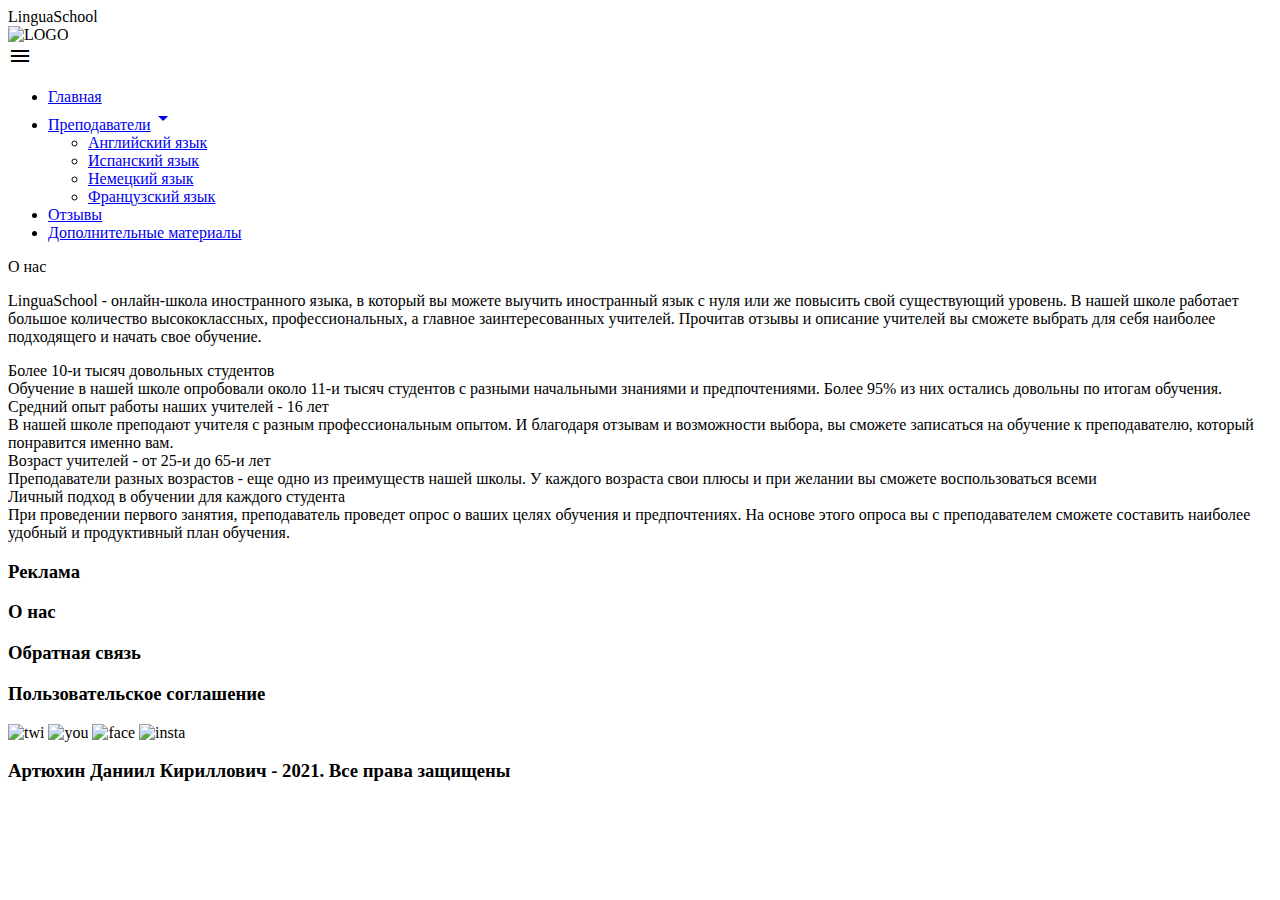
==== src/main/resources/templates/index.html @ 34b96cb6 "Create some webpages" ====
<!DOCTYPE html>
<html lang="en">
<head>
    <meta charset="UTF-8">
    <meta name="viewport" content="width=device-width, initial-scale=1.0">
    <title>LinguaSchool</title>
    <link  href="https://fonts.googleapis.com/icon?family=Material+Icons&display=swap" rel="stylesheet">
    <link  href="https://fonts.googleapis.com/css?family=Oswald&display=swap" rel="stylesheet">
    <link  href="https://fonts.googleapis.com/css?family=Jost&display=swap" rel="stylesheet">
    <link rel="stylesheet" href="/static/css/style.css">
</head>
<body>
<header class="head">
    <div class="imag">
        LinguaSchool
        <div class="im"><img src="klipartz.com.png" width="90" height="80" alt="LOGO"></div>
    </div>
    <div id="toggle-icon"><i class="material-icons">menu</i></div>
    <div class="menu-overlay">
        <ul class="menu_wrapper">
            <li><a href="/index" class="box">Главная</a></li>
            <li><a href="/teachers" class="box">Преподаватели<i id="strelka" class="material-icons">arrow_drop_down</i></a>
                <ul class="submenu">
                    <li><a href="/teachers/ENGLISH" class="box">Английский язык</a></li>
                    <li><a href="/teachers/SPANISH" class="box">Испанский язык</a></li>
                    <li><a href="/teachers/GERMAN" class="box">Немецкий язык</a></li>
                    <li><a href="/teachers/FRENCH" class="box">Французский язык</a></li>
                </ul>
            </li>
            <li><a href="/reviews" class="box">Отзывы</a></li>
            <li><a href="/materials" class="box">Дополнительные материалы</a></li>
        </ul>
    </div>
</header>
<div class="main">
    <article>
        <span>О нас</span><br>
        <p>LinguaSchool - онлайн-школа иностранного языка, в который вы можете выучить иностранный язык с нуля или же
            повысить свой существующий уровень. В нашей школе работает большое количество высококлассных, профессиональных,
        а главное заинтересованных учителей. Прочитав отзывы и описание учителей вы сможете выбрать для себя наиболее подходящего
        и начать свое обучение.</p>
    </article>
    <div class="advance">
        <div class="card">
            <div class="upper">Более 10-и тысяч довольных студентов</div>
            <div class="lower">Обучение в нашей школе опробовали около 11-и тысяч студентов с разными начальными знаниями
                и предпочтениями. Более 95% из них остались довольны по итогам обучения.</div>
        </div>
        <div class="card">
            <div class="upper">Средний опыт работы наших учителей - 16 лет</div>
            <div class="lower">В нашей школе преподают учителя с разным профессиональным опытом. И благодаря отзывам и
                возможности выбора, вы сможете записаться на обучение к преподавателю, который понравится именно вам.</div>
        </div>
        <div class="card">
            <div class="upper">Возраст учителей - от 25-и до 65-и лет</div>
            <div class="lower">Преподаватели разных возрастов - еще одно из преимуществ нашей школы. У каждого возраста свои плюсы
            и при желании вы сможете воспользоваться всеми</div>
        </div>
        <div class="card">
            <div class="upper">Личный подход в обучении для каждого студента</div>
            <div class="lower">При проведении первого занятия, преподаватель проведет опрос о ваших целях обучения и предпочтениях.
            На основе этого опроса вы с преподавателем сможете составить наиболее удобный и продуктивный план обучения.</div>
        </div>
    </div>
</div>
<footer>
    <div class="info">
        <h3>Реклама</h3>
        <h3>О нас</h3>
        <h3>Обратная связь</h3>
        <h3>Пользовательское соглашение</h3>
    </div>
    <div class="socials">
        <img src="icons8-twitter-60.png" alt="twi" onClick="location.href='https://twitter.com/?lang=ru'">
        <img src="icons8-youtube-48.png" alt="you" onClick="location.href='https://www.youtube.com/'">
        <img src="icons8-facebook-48.png" alt="face" onClick="location.href='https://ru-ru.facebook.com/'">
        <img src="icons8-instagram-48.png" alt="insta" onClick="location.href='https://www.instagram.com/?hl=ru'">
    </div>
    <h3>Артюхин Даниил Кириллович - 2021. Все права защищены</h3>
</footer>
</body>
</html>
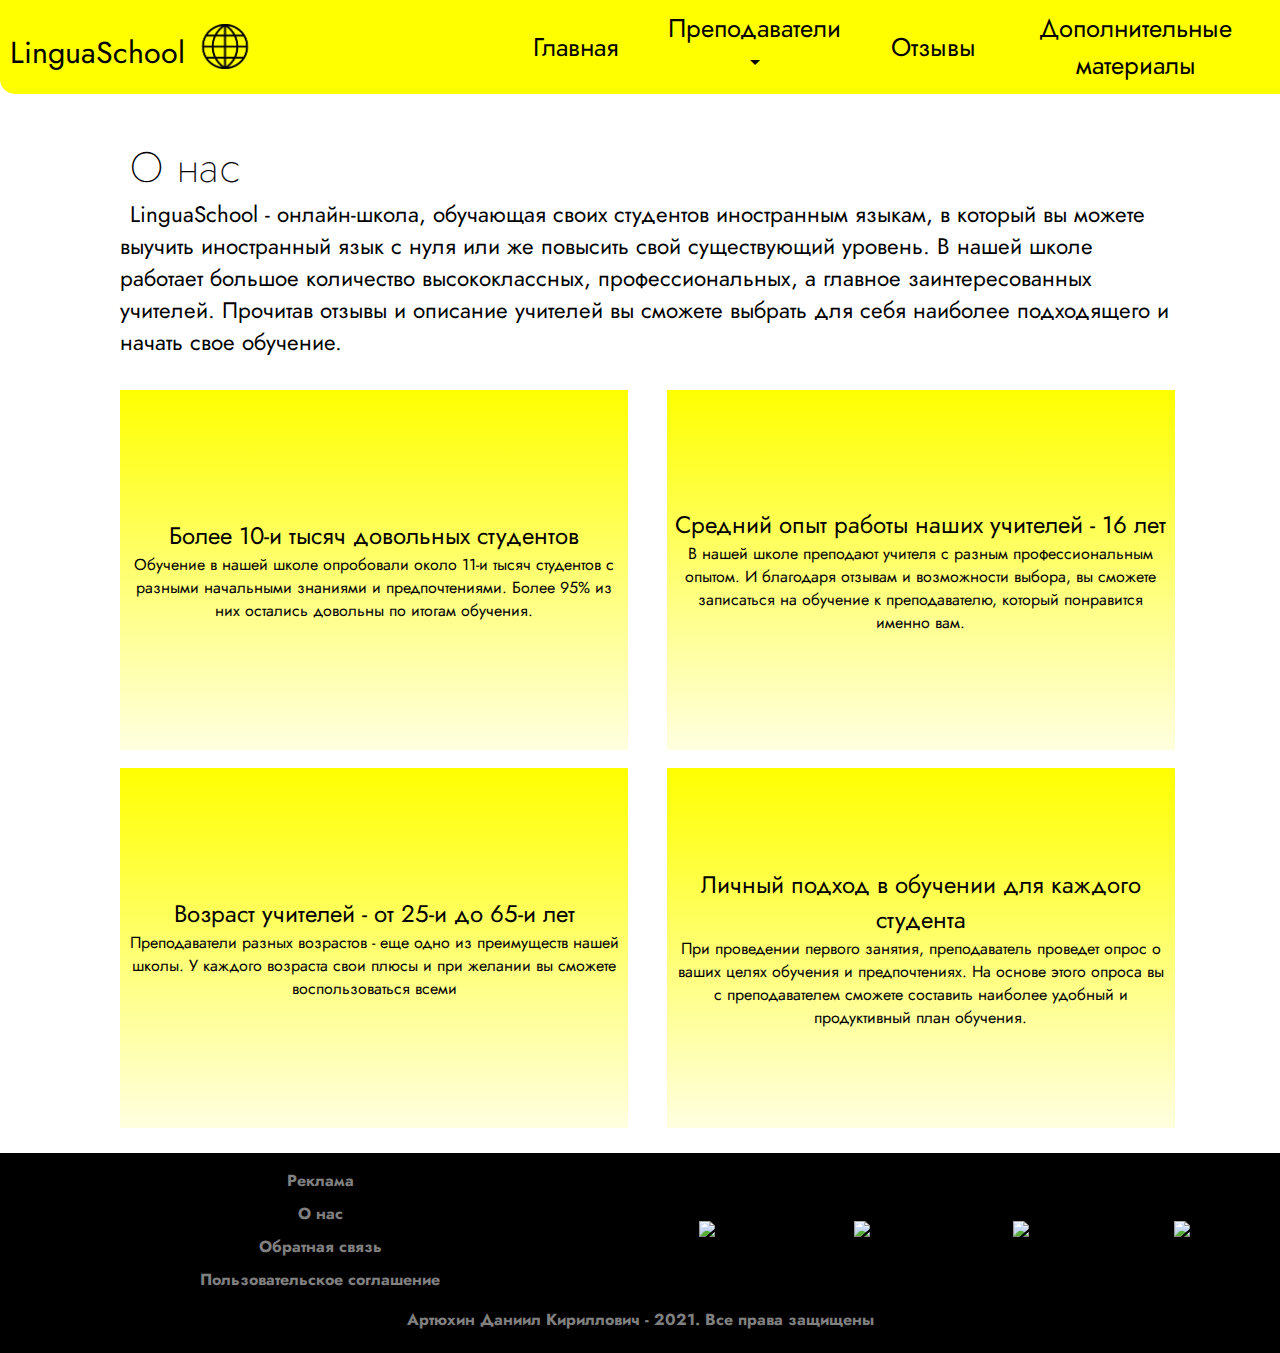
==== commit 64c0a2e2: "Implement some elements on webpages with styles" ====
--- a/src/main/resources/templates/index.html
+++ b/src/main/resources/templates/index.html
@@ -7,13 +7,13 @@
     <link  href="https://fonts.googleapis.com/icon?family=Material+Icons&display=swap" rel="stylesheet">
     <link  href="https://fonts.googleapis.com/css?family=Oswald&display=swap" rel="stylesheet">
     <link  href="https://fonts.googleapis.com/css?family=Jost&display=swap" rel="stylesheet">
-    <link rel="stylesheet" href="/static/css/style.css">
+    <link rel="stylesheet" type="text/css" href="../static/css/style.css">
 </head>
 <body>
 <header class="head">
     <div class="imag">
         LinguaSchool
-        <div class="im"><img src="klipartz.com.png" width="90" height="80" alt="LOGO"></div>
+        <div class="im"><img src="../static/img/globe.png" width="80" height="45" alt="LOGO"></div>
     </div>
     <div id="toggle-icon"><i class="material-icons">menu</i></div>
     <div class="menu-overlay">
@@ -35,7 +35,7 @@
 <div class="main">
     <article>
         <span>О нас</span><br>
-        <p>LinguaSchool - онлайн-школа иностранного языка, в который вы можете выучить иностранный язык с нуля или же
+        <p>LinguaSchool - онлайн-школа, обучающая своих студентов иностранным языкам, в который вы можете выучить иностранный язык с нуля или же
             повысить свой существующий уровень. В нашей школе работает большое количество высококлассных, профессиональных,
         а главное заинтересованных учителей. Прочитав отзывы и описание учителей вы сможете выбрать для себя наиболее подходящего
         и начать свое обучение.</p>
--- a/src/main/resources/static/css/style.css
+++ b/src/main/resources/static/css/style.css
@@ -0,0 +1,239 @@
+*{
+    margin: 0;
+    padding: 0;
+}
+/* Стиль для хэдера */
+.head{
+    display: flex;
+    background-color: yellow;
+    border-bottom-left-radius: 15px;
+    border-bottom-right-radius: 15px;
+}
+/* Стиль для блока с логотипом */
+.imag{
+    margin-top: 1vh;
+    flex: 1 1 40%;
+    margin-left: 10px;
+    display: flex;
+    font-family: 'Jost','Oswald', serif;
+    font-size: 1.9em;
+    align-items: center;
+}
+/* Стиль для изображения */
+.im{
+    border-radius: 50%;
+    /*margin:5px 15px;*/
+}
+/* Стиль для блока с меню */
+.menu-overlay{
+    display: flex;
+    flex: 1 1 60%;
+    justify-content: center;
+    align-items: center;
+}
+/* Стиль для кнопки вызова меню */
+#toggle-icon{
+    display: none;
+    position: fixed;
+    top: 20px;
+    right: 20px;
+    background-color: rgba(0,0,0,.6);
+    color: #fff;
+    z-index: 1;
+    cursor: pointer;
+    transition: .5s;
+}
+/* Стиль для меню */
+.menu_wrapper{
+    display: flex;
+    flex: 1 1 60%;
+    justify-content: space-around;
+    align-content: center;
+    align-items: center;
+}
+.menu_wrapper, .submenu{
+    list-style: none;
+    margin: 0;
+    padding: 0;
+    background-color: yellow;
+}
+/* Стиль для элементов меню */
+.menu_wrapper > li {
+    display: inline-block;
+    margin-right: 20px;
+    position: relative;
+}
+/* Стиль для элементов меню */
+.box{
+    flex: 1 1 25%;
+    display: block;
+    padding: 10px 15px;
+    color: black;
+    font-family: 'Jost','Oswald', serif;
+    font-size: 1.6em;
+    text-decoration: none;
+    text-align: center;
+    outline: none;
+    transition: .5s linear;
+}
+.box:hover{
+    color: crimson;
+}
+/* Стиль для подменю */
+.submenu{
+    position: absolute;
+    top: 100%;
+    left: 0;
+    width: 100%;
+    z-index: 10;
+    -webkit-transition: 0.5s ease-in-out;
+    -moz-transition: 0.5s ease-in-out;
+    -o-transition: 0.5s ease-in-out;
+    transition: 0.5s ease-in-out;
+    display: none;
+    background-color: yellow;
+}
+/* Последний элемент подменю */
+.submenu:last-child{
+    border-bottom-right-radius: 10px;
+    border-bottom-left-radius: 10px;
+}
+.submenu li .box{
+    font-size: 1.3em;
+}
+/* Появление подменю при наведении */
+ul li:hover .submenu {
+    display: block;
+}
+/* Основной блок сайта */
+.main{
+    display: grid;
+    grid-template-columns: 1fr 5fr 1fr;
+    grid-auto-rows: minmax(10px,auto);
+    margin-top: 10px;
+    margin-left: 15px;
+}
+/* Заголовок */
+.main article span{
+    font-family: 'Jost','Oswald', serif;
+    font-size: 1.9em;
+    font-weight: 200;
+    text-decoration: none;
+    color: black;
+    margin-bottom: 25px;
+}
+/* Статья */
+.main article{
+    grid-column-start: 2;
+    grid-column-end: 3;
+    font-family: 'Jost','Oswald', serif;
+    font-size: 1.4em;
+    text-decoration: none;
+    color: black;
+    margin-top: 3vh;
+    padding: 5px 0;
+    text-indent:10px;
+}
+/* Достоинства в виде карточек */
+.advance{
+    margin-top: 3vh;
+    grid-column-start: 2;
+    grid-column-end: 3;
+    display: grid;
+    grid-template-columns: repeat(2,1fr);
+    column-gap: 3vw;
+    row-gap: 2vh;
+}
+.card:nth-child(1){
+    grid-column-start: 1;
+    grid-column-end: 2;
+}
+.card:nth-child(2){
+    grid-column-start: 2;
+    grid-column-end: 3;
+}
+.card:nth-child(3){
+    grid-column-start: 1;
+    grid-column-end: 2;
+}
+.card:nth-child(4){
+    grid-column-start: 2;
+    grid-column-end: 3;
+}
+.card {
+    font-family: 'Jost','Oswald', serif;
+    padding: 5px;
+    position: relative;
+    background: linear-gradient(to bottom,yellow,lightyellow);
+    color: black;
+    min-height: 350px;
+    display: flex;
+    flex-direction: column;
+    align-items: center;
+    justify-content: center;
+}
+.card:hover{
+    background: linear-gradient(to bottom,coral,lightcoral);
+}
+.card .upper {
+    text-align: center;
+    font-size: 1.5em;
+}
+.card .lower {
+    text-align: center;
+    font-size: 1em;
+}
+footer{
+    width: 100%;
+    height: 200px;
+    display: flex;
+    flex-wrap: wrap;
+    background: black;
+    margin-top: 25px;
+}
+footer .info{
+    flex: 1 1 50%;
+    display: flex;
+    flex-direction: column;
+    align-items: center;
+    justify-content: center;
+}
+footer .info h3{
+    color: grey;
+    font-size: 16px;
+    margin: 5px 0;
+    cursor: pointer;
+    font-family: 'Jost','Oswald', serif;
+}
+footer .socials{
+    flex: 1 1 50%;
+    display: flex;
+    align-items: center;
+    justify-content: space-around;
+}
+footer .socials img{
+    cursor: pointer;
+}
+footer>h3{
+    font-family: 'Jost','Oswald', serif;
+    flex: 1 1 100%;
+    text-align: center;
+    color: grey;
+    font-size: 16px;
+}
+@keyframes fade {
+    /* Устанавливаем и изменяем степень прозрачности: */
+    from {
+        opacity: 0.5
+    }
+    to {
+        opacity: 1
+    }
+}
+@media (max-width: 1400px) and (min-width: 1000px){
+    .main{
+        grid-template-columns: .5fr 5fr .5fr;
+        grid-auto-rows: minmax(10px,auto);
+    }
+}
+
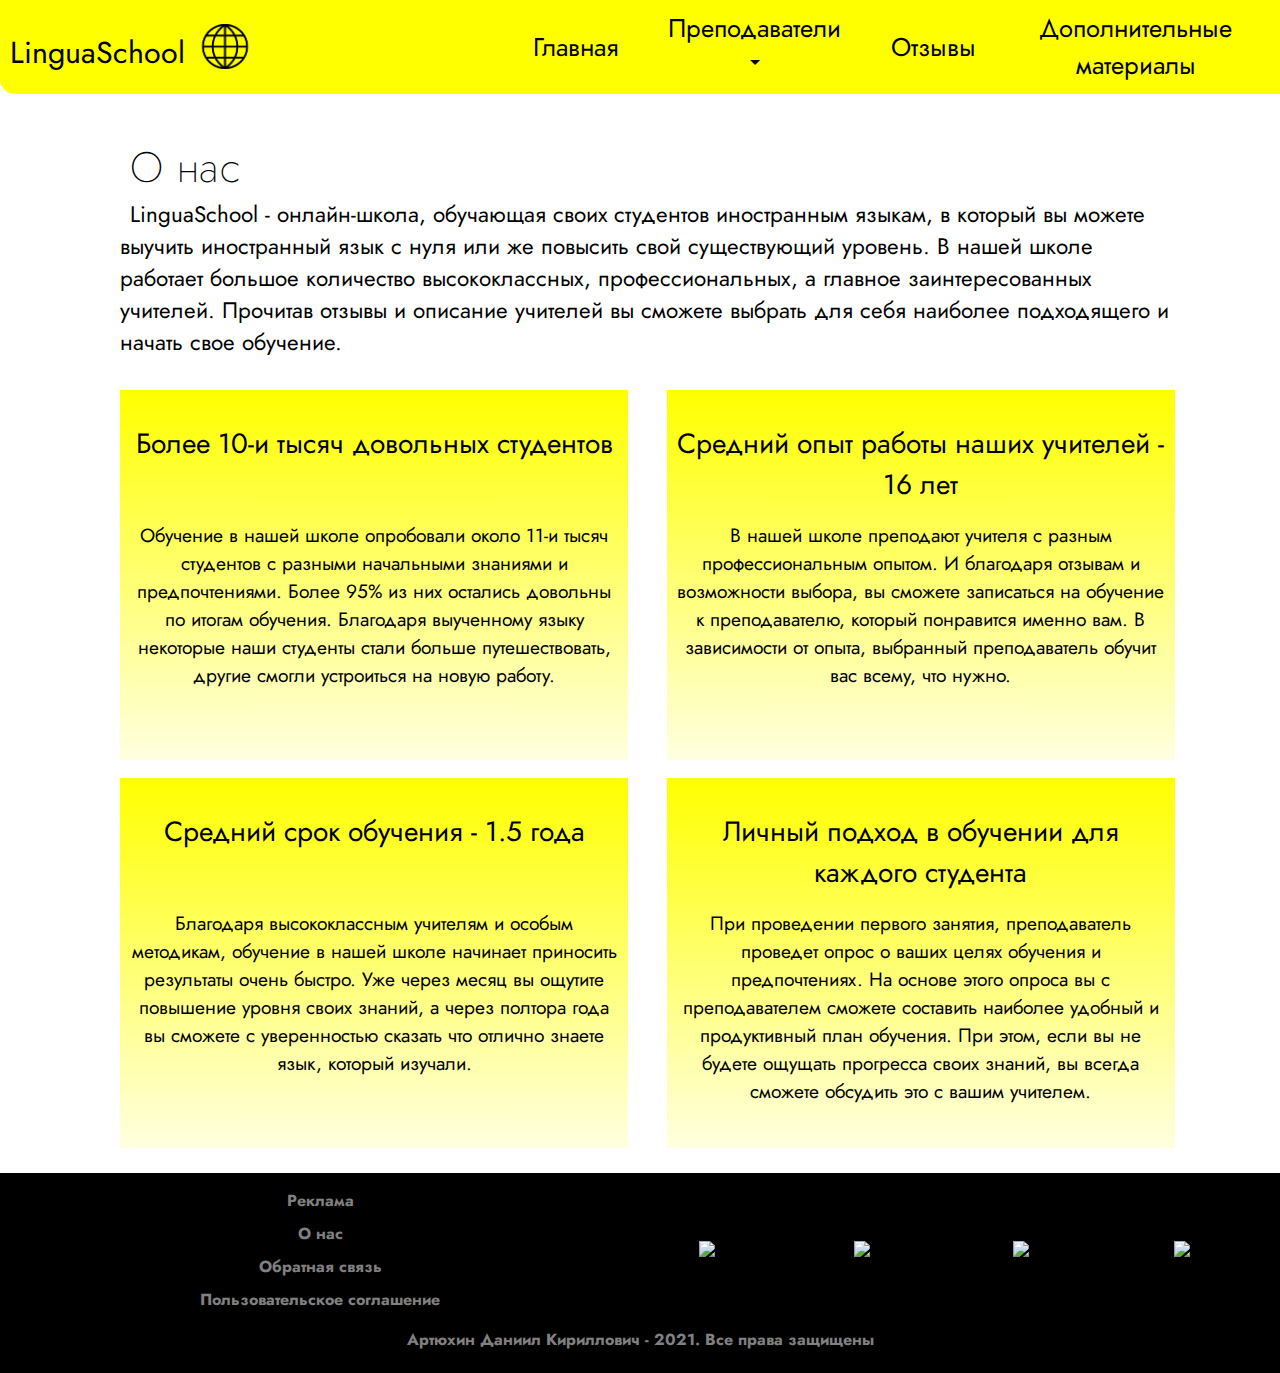
==== commit 06ccb67a: "Improve authorization and webpages" ====
--- a/src/main/resources/templates/index.html
+++ b/src/main/resources/templates/index.html
@@ -35,31 +35,39 @@
 <div class="main">
     <article>
         <span>О нас</span><br>
-        <p>LinguaSchool - онлайн-школа, обучающая своих студентов иностранным языкам, в который вы можете выучить иностранный язык с нуля или же
-            повысить свой существующий уровень. В нашей школе работает большое количество высококлассных, профессиональных,
-        а главное заинтересованных учителей. Прочитав отзывы и описание учителей вы сможете выбрать для себя наиболее подходящего
-        и начать свое обучение.</p>
+        <p>LinguaSchool - онлайн-школа, обучающая своих студентов иностранным языкам, в который вы можете выучить иностранный язык
+            с нуля или же повысить свой существующий уровень. В нашей школе работает большое количество высококлассных, профессиональных,
+            а главное заинтересованных учителей. Прочитав отзывы и описание учителей вы сможете выбрать для себя наиболее подходящего
+            и начать свое обучение.</p>
     </article>
     <div class="advance">
         <div class="card">
             <div class="upper">Более 10-и тысяч довольных студентов</div>
             <div class="lower">Обучение в нашей школе опробовали около 11-и тысяч студентов с разными начальными знаниями
-                и предпочтениями. Более 95% из них остались довольны по итогам обучения.</div>
+                и предпочтениями. Более 95% из них остались довольны по итогам обучения. Благодаря выученному языку некоторые
+                наши студенты стали больше путешествовать, другие смогли устроиться на новую работу.
+            </div>
         </div>
         <div class="card">
             <div class="upper">Средний опыт работы наших учителей - 16 лет</div>
             <div class="lower">В нашей школе преподают учителя с разным профессиональным опытом. И благодаря отзывам и
-                возможности выбора, вы сможете записаться на обучение к преподавателю, который понравится именно вам.</div>
+                возможности выбора, вы сможете записаться на обучение к преподавателю, который понравится именно вам. В
+                зависимости от опыта, выбранный преподаватель обучит вас всему, что нужно.
+            </div>
         </div>
         <div class="card">
-            <div class="upper">Возраст учителей - от 25-и до 65-и лет</div>
-            <div class="lower">Преподаватели разных возрастов - еще одно из преимуществ нашей школы. У каждого возраста свои плюсы
-            и при желании вы сможете воспользоваться всеми</div>
+            <div class="upper">Средний срок обучения - 1.5 года</div>
+            <div class="lower">Благодаря высококлассным учителям и особым методикам, обучение в нашей школе начинает приносить
+                результаты очень быстро. Уже через месяц вы ощутите повышение уровня своих знаний, а через полтора года вы
+                сможете с уверенностью сказать что отлично знаете язык, который изучали.
+            </div>
         </div>
         <div class="card">
             <div class="upper">Личный подход в обучении для каждого студента</div>
             <div class="lower">При проведении первого занятия, преподаватель проведет опрос о ваших целях обучения и предпочтениях.
-            На основе этого опроса вы с преподавателем сможете составить наиболее удобный и продуктивный план обучения.</div>
+                На основе этого опроса вы с преподавателем сможете составить наиболее удобный и продуктивный план обучения. При этом,
+                если вы не будете ощущать прогресса своих знаний, вы всегда сможете обсудить это с вашим учителем.
+            </div>
         </div>
     </div>
 </div>
--- a/src/main/resources/static/css/style.css
+++ b/src/main/resources/static/css/style.css
@@ -162,7 +162,7 @@
 }
 .card {
     font-family: 'Jost','Oswald', serif;
-    padding: 5px;
+    padding: 10px;
     position: relative;
     background: linear-gradient(to bottom,yellow,lightyellow);
     color: black;
@@ -176,12 +176,15 @@
     background: linear-gradient(to bottom,coral,lightcoral);
 }
 .card .upper {
-    text-align: center;
-    font-size: 1.5em;
+    margin-top: 2.5vh;
+    flex: 30% 1 1;
+    text-align: center;
+    font-size: 1.75em;
 }
 .card .lower {
-    text-align: center;
-    font-size: 1em;
+    flex: 70% 1 1;
+    text-align: center;
+    font-size: 1.2em;
 }
 footer{
     width: 100%;
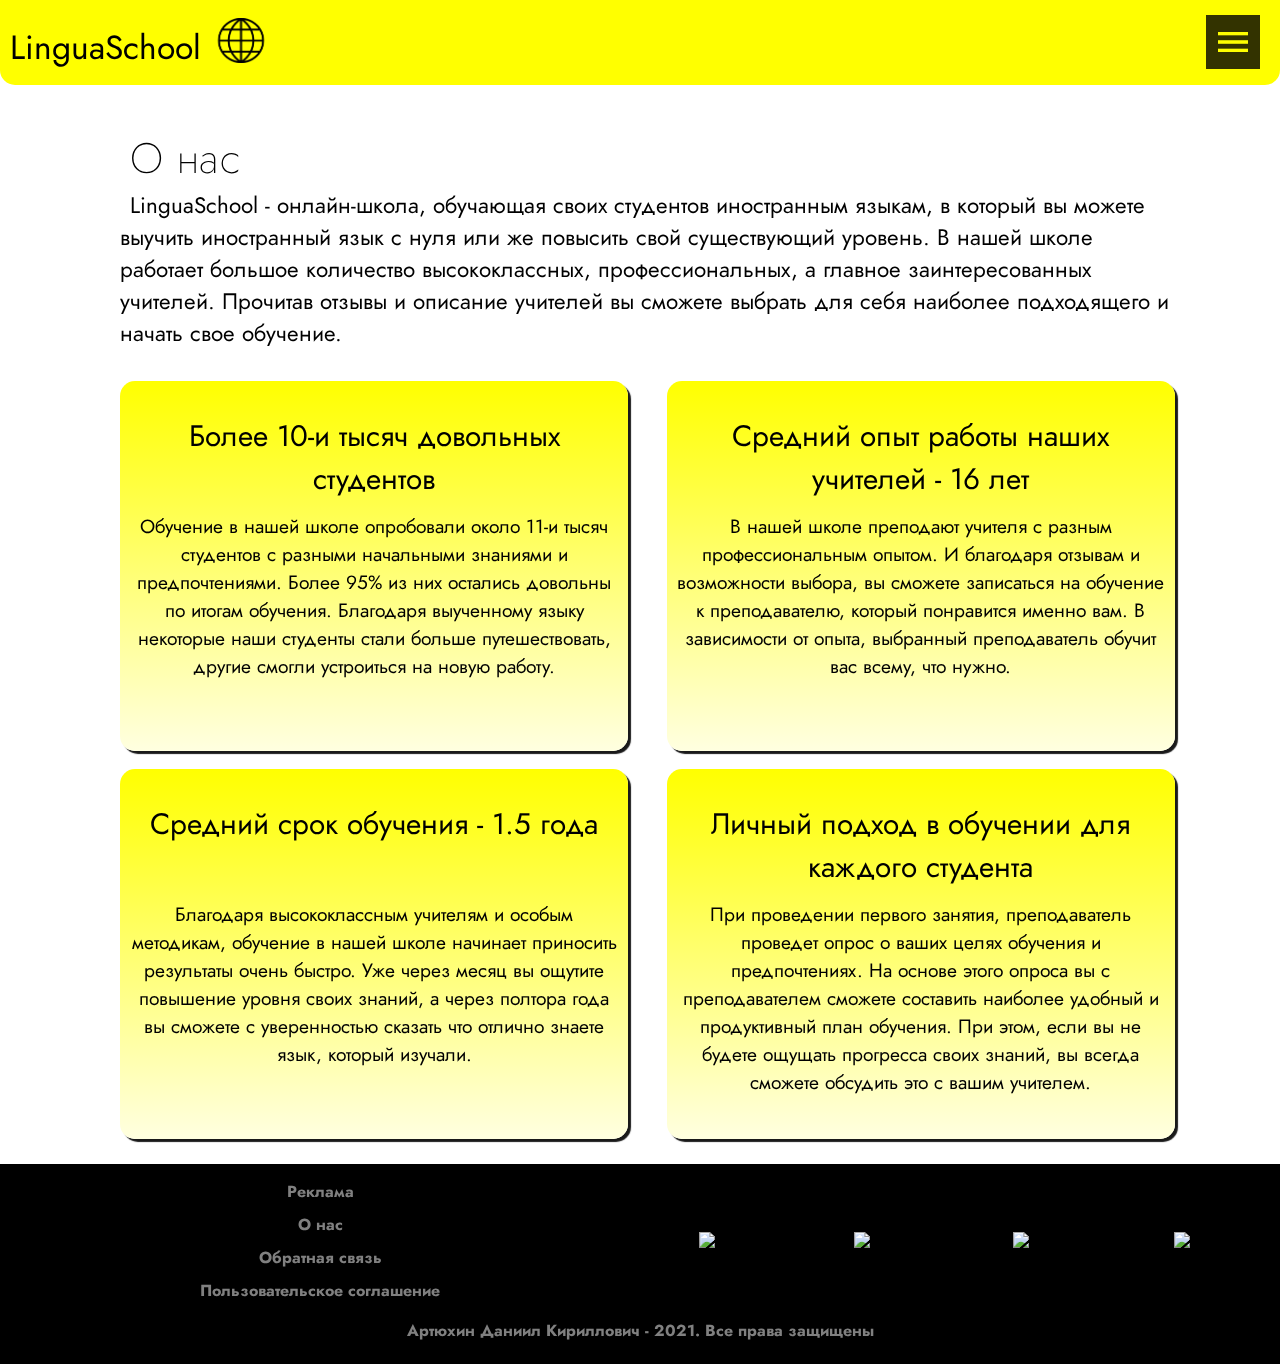
==== commit a02771ed: "Some more improves" ====
--- a/src/main/resources/templates/index.html
+++ b/src/main/resources/templates/index.html
@@ -8,6 +8,7 @@
     <link  href="https://fonts.googleapis.com/css?family=Oswald&display=swap" rel="stylesheet">
     <link  href="https://fonts.googleapis.com/css?family=Jost&display=swap" rel="stylesheet">
     <link rel="stylesheet" type="text/css" href="../static/css/style.css">
+    <script defer src="../static/js/script.js"></script>
 </head>
 <body>
 <header class="head">
@@ -15,7 +16,7 @@
         LinguaSchool
         <div class="im"><img src="../static/img/globe.png" width="80" height="45" alt="LOGO"></div>
     </div>
-    <div id="toggle-icon"><i class="material-icons">menu</i></div>
+    <div id="toggle-icon" onclick="clicker(this)"><i class="material-icons">menu</i></div>
     <div class="menu-overlay">
         <ul class="menu_wrapper">
             <li><a href="/index" class="box">Главная</a></li>
--- a/src/main/resources/static/css/style.css
+++ b/src/main/resources/static/css/style.css
@@ -8,102 +8,114 @@
     background-color: yellow;
     border-bottom-left-radius: 15px;
     border-bottom-right-radius: 15px;
+    padding-bottom: 1vh;
 }
 /* Стиль для блока с логотипом */
 .imag{
-    margin-top: 1vh;
     flex: 1 1 40%;
     margin-left: 10px;
-    display: flex;
-    font-family: 'Jost','Oswald', serif;
-    font-size: 1.9em;
+    margin-top: 2vh;
+    display: flex;
+    font-family: 'Jost','Oswald', serif;
+    font-size: 2.1em;
     align-items: center;
 }
 /* Стиль для изображения */
 .im{
     border-radius: 50%;
-    /*margin:5px 15px;*/
 }
 /* Стиль для блока с меню */
 .menu-overlay{
-    display: flex;
-    flex: 1 1 60%;
+    position: fixed;
+    top: 0;
+    bottom: 0;
+    left: 0;
+    right: 0;
+    background-color: rgba(0,0,0,0);
+    display: flex;
     justify-content: center;
     align-items: center;
+    z-index:-1;
+}
+/* Стиль для блока с меню при активации */
+.menu-overlay#active{
+    background-color: rgba(0,0,0,.9);
+    z-index:1;
+}
+/* Эффектное появление меню при активации */
+.menu-overlay#active .menu_wrapper{
+    transform: scale(1);
 }
 /* Стиль для кнопки вызова меню */
 #toggle-icon{
-    display: none;
-    position: fixed;
-    top: 20px;
+    position: relative;
+    top: 15px;
     right: 20px;
-    background-color: rgba(0,0,0,.6);
-    color: #fff;
-    z-index: 1;
+    height: 54px;
+    background-color: rgba(0,0,0,.8);
+    color: yellow;
+    z-index: 10;
     cursor: pointer;
     transition: .5s;
+}
+#toggle-icon i{
+    font-size: 40px;
+    padding: 7px;
+}
+/* Ховер-эффект для кнопки вызова меню */
+#toggle-icon:hover{
+    color: rgba(255,255,255);
 }
 /* Стиль для меню */
 .menu_wrapper{
-    display: flex;
-    flex: 1 1 60%;
-    justify-content: space-around;
-    align-content: center;
-    align-items: center;
-}
-.menu_wrapper, .submenu{
     list-style: none;
-    margin: 0;
-    padding: 0;
-    background-color: yellow;
+    width: 100%;
+    text-align: center;
+    transition: all .5s;
+    transform: scale(0);
 }
 /* Стиль для элементов меню */
-.menu_wrapper > li {
-    display: inline-block;
-    margin-right: 20px;
-    position: relative;
-}
-/* Стиль для элементов меню */
-.box{
-    flex: 1 1 25%;
+.menu_wrapper li{
+    margin: 8px 0;
+}
+.menu_wrapper li .box{
+    cursor: pointer;
     display: block;
-    padding: 10px 15px;
-    color: black;
-    font-family: 'Jost','Oswald', serif;
-    font-size: 1.6em;
+    font-size: 2.25em;
+    font-weight: 400;
     text-decoration: none;
-    text-align: center;
-    outline: none;
-    transition: .5s linear;
-}
-.box:hover{
-    color: crimson;
+    color: #fff;
+    transition: .5s;
+    font-family: 'Jost','Oswald', serif;
 }
 /* Стиль для подменю */
-.submenu{
-    position: absolute;
-    top: 100%;
-    left: 0;
-    width: 100%;
+.submenu {
+    width: auto;
     z-index: 10;
     -webkit-transition: 0.5s ease-in-out;
     -moz-transition: 0.5s ease-in-out;
     -o-transition: 0.5s ease-in-out;
     transition: 0.5s ease-in-out;
+    display: block;
+    text-align: center;
+}
+/* Стиль для элементов подменю */
+.submenu li .box{
+    font-size: 1.65em;
+}
+.submenu li{
+    margin: 5px 0;
+}
+/* Ховер-эффект для меню */
+.menu_wrapper>li .box:hover{
+    color: yellow;
+}
+/* Стиль для стрелки вызова подменю */
+#strelka{
     display: none;
-    background-color: yellow;
-}
-/* Последний элемент подменю */
-.submenu:last-child{
-    border-bottom-right-radius: 10px;
-    border-bottom-left-radius: 10px;
-}
-.submenu li .box{
-    font-size: 1.3em;
-}
-/* Появление подменю при наведении */
-ul li:hover .submenu {
-    display: block;
+    padding:0;
+    text-align: left;
+    justify-content: left;
 }
 /* Основной блок сайта */
 .main{
@@ -171,6 +183,8 @@
     flex-direction: column;
     align-items: center;
     justify-content: center;
+    border-radius: 15px;
+    box-shadow: 3px 3px 1px rgba(0,0,0,0.9);
 }
 .card:hover{
     background: linear-gradient(to bottom,coral,lightcoral);
@@ -179,7 +193,7 @@
     margin-top: 2.5vh;
     flex: 30% 1 1;
     text-align: center;
-    font-size: 1.75em;
+    font-size: 1.85em;
 }
 .card .lower {
     flex: 70% 1 1;
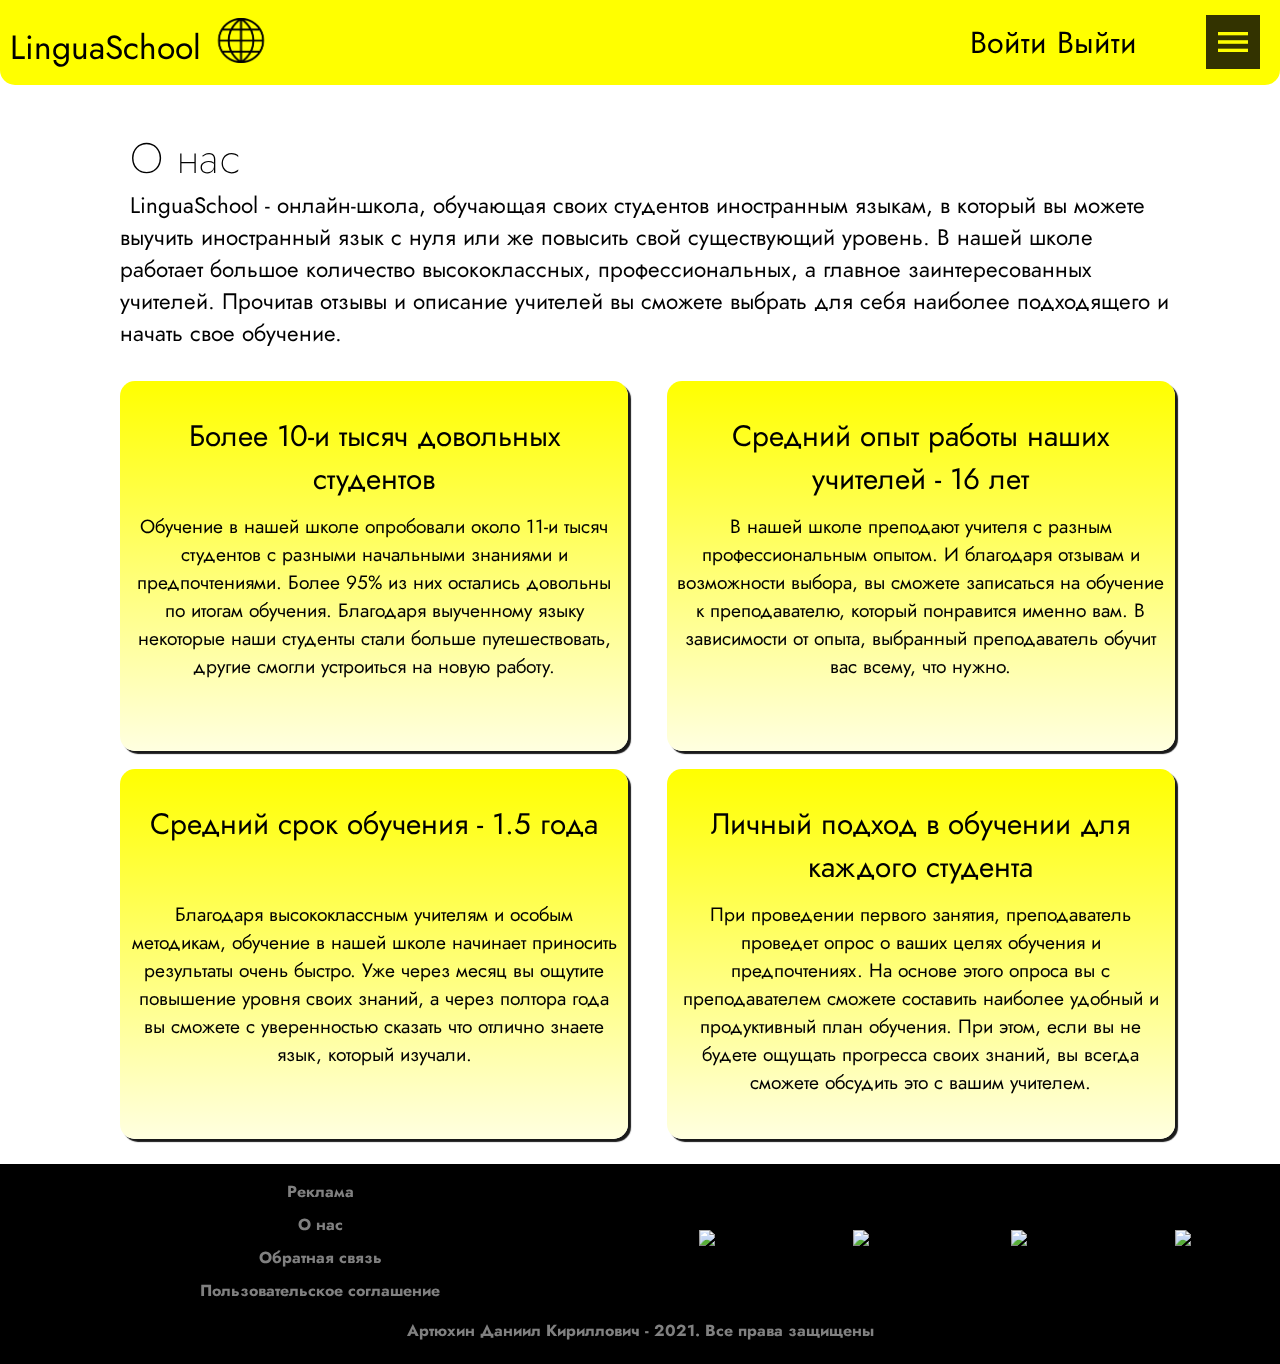
==== commit 003d5fe7: "Create teachers page" ====
--- a/src/main/resources/templates/index.html
+++ b/src/main/resources/templates/index.html
@@ -16,10 +16,12 @@
         LinguaSchool
         <div class="im"><img src="../static/img/globe.png" width="80" height="45" alt="LOGO"></div>
     </div>
+    <a th:if="${user} == null" href="/login" class="login">Войти</a>
+    <a th:if="${user} != null" href="/logout" class="login">Выйти</a>
     <div id="toggle-icon" onclick="clicker(this)"><i class="material-icons">menu</i></div>
     <div class="menu-overlay">
         <ul class="menu_wrapper">
-            <li><a href="/index" class="box">Главная</a></li>
+            <li><a href="/" class="box">Главная</a></li>
             <li><a href="/teachers" class="box">Преподаватели<i id="strelka" class="material-icons">arrow_drop_down</i></a>
                 <ul class="submenu">
                     <li><a href="/teachers/ENGLISH" class="box">Английский язык</a></li>
--- a/src/main/resources/static/css/style.css
+++ b/src/main/resources/static/css/style.css
@@ -1,6 +1,7 @@
 *{
     margin: 0;
     padding: 0;
+    font-family: 'Jost','Oswald', serif;
 }
 /* Стиль для хэдера */
 .head{
@@ -23,6 +24,23 @@
 /* Стиль для изображения */
 .im{
     border-radius: 50%;
+}
+.login{
+    text-align: right;
+    text-decoration: none;
+    position: relative;
+    padding: 5px;
+    right: 84px;
+    top: 15px;
+    height: 54px;
+    color: black;
+    font-size: 1.9em;
+    border-radius: 3px;
+}
+.login:hover{
+    cursor: pointer;
+    background: black;
+    color: yellow;
 }
 /* Стиль для блока с меню */
 .menu-overlay{
@@ -49,8 +67,8 @@
 /* Стиль для кнопки вызова меню */
 #toggle-icon{
     position: relative;
+    right: 20px;
     top: 15px;
-    right: 20px;
     height: 54px;
     background-color: rgba(0,0,0,.8);
     color: yellow;
@@ -253,4 +271,86 @@
         grid-auto-rows: minmax(10px,auto);
     }
 }
+/* Стиль для карт учителей */
+.teachers{
+    margin: 5vh 4vw 0;
+    display: flex;
+    flex-wrap: wrap;
+    padding: 5px;
+}
+.teacher_card{
+    position: relative;
+    display: flex;
+    flex-direction: column;
+    justify-content: center;
+    align-items: center;
+    align-self: center;
+    max-width: 22vw;
+    padding: 15px;
+    margin: 5px;
+    border-radius: 4px;
+    background: linear-gradient(to bottom,lightyellow,yellow,darkorange);
+    z-index: 1;
+}
+.teacher_card img{
+    width: 300px;
+    height: 300px;
+    object-fit: cover;
+    border-radius: 50%;
+    cursor: pointer;
+    z-index: 2;
+}
+.teacher_card img#active{
+    position: absolute;
+    top:0;
+    left:0;
+    width: 450px;
+    height: 600px;
+    border-radius: 4px;
+}
+.teacher_card .info{
+    display: flex;
+    color: black;
+    flex-direction: column;
+    align-items: center;
+    justify-content: normal;
+    padding: 10px;
+    z-index: 1;
+}
+.info h2{
+    text-align: center;
+    font-weight: bold;
+    font-size: 22px;
+    margin: 3px 0;
+}
+.info h3{
+    text-align: center;
+    font-weight: bold;
+    font-size: 20px;
+    margin: 3px 0;
+}
+.info h4{
+    text-align: center;
+    font-size: 17px;
+    margin: 3px 0;
+}
+.info button, .info a{
+    cursor: pointer;
+    background: yellow;
+    padding: 6px 15px;
+    font-size: 20px;
+    margin: 3px 0;
+    border-radius: 2px;
+    border: 2px black;
+    text-decoration: none;
+}
+.info button:hover, .info a:hover{
+    box-shadow: 2px 2px 1px black;
+}
+.teacher_card:hover{
+    box-shadow: 3px 3px 7px rgba(0,0,0,0.9);
+}
+.teacher_card:hover .info{
+    display: flex;
+}
 
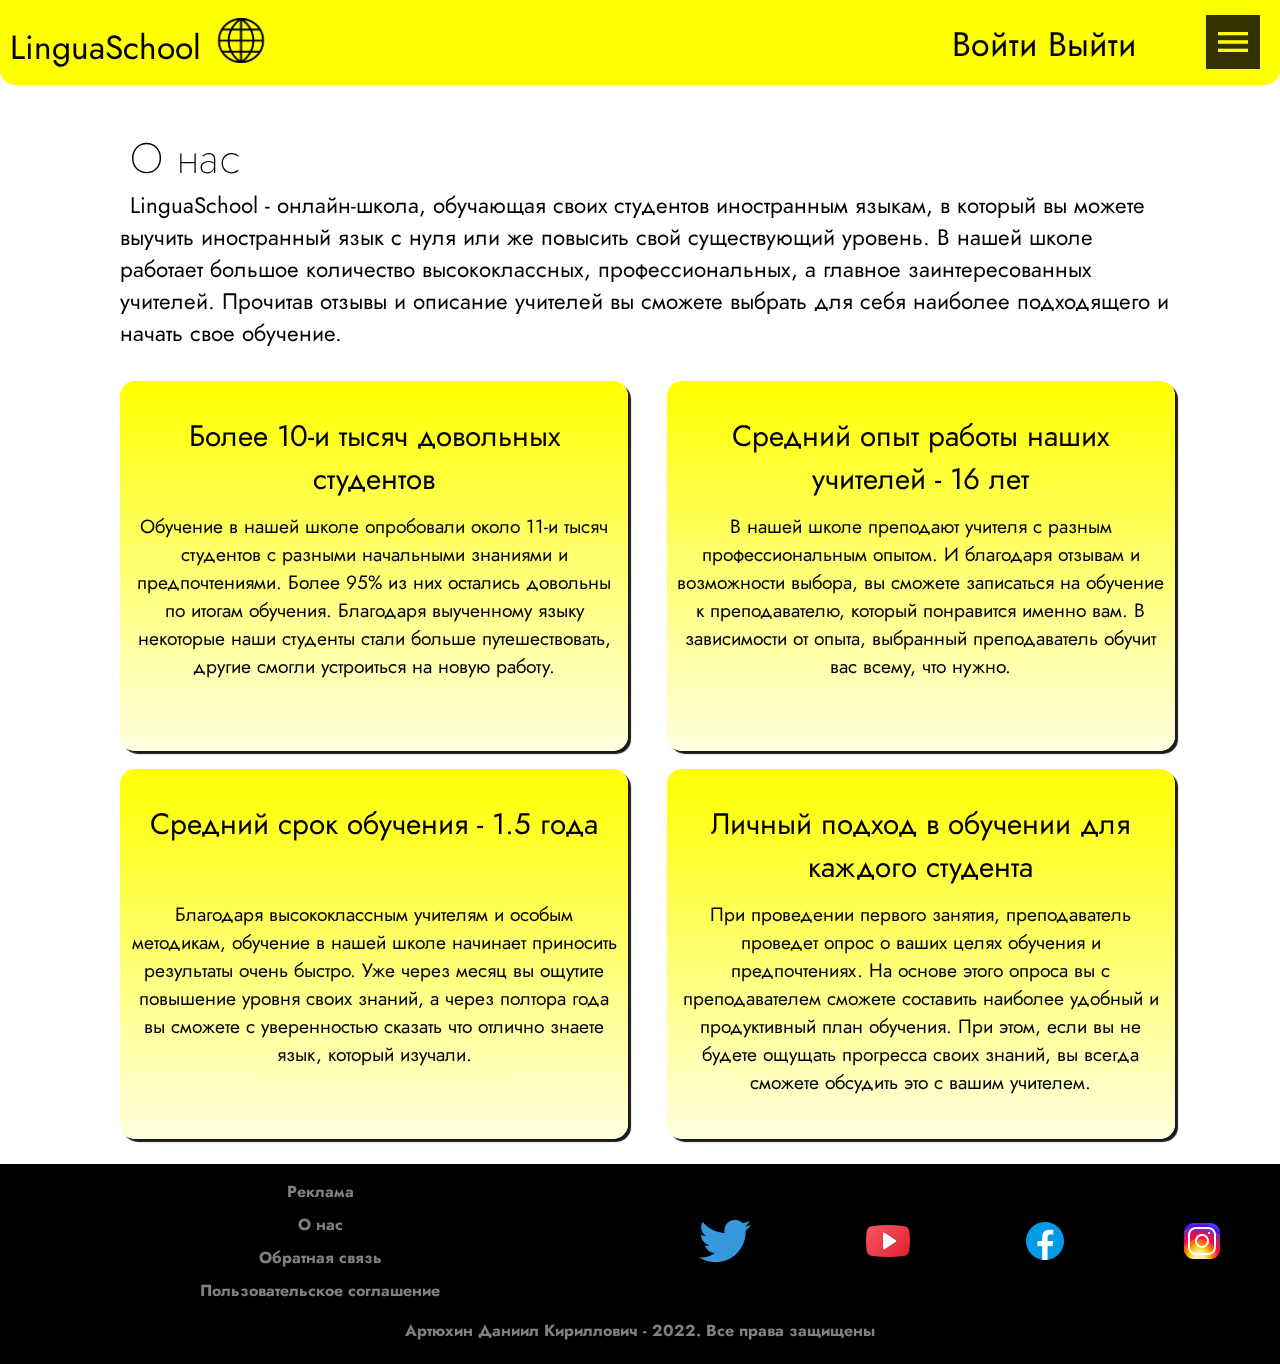
==== commit 620e808a: "Major changes before final" ====
--- a/src/main/resources/templates/index.html
+++ b/src/main/resources/templates/index.html
@@ -82,12 +82,12 @@
         <h3>Пользовательское соглашение</h3>
     </div>
     <div class="socials">
-        <img src="icons8-twitter-60.png" alt="twi" onClick="location.href='https://twitter.com/?lang=ru'">
-        <img src="icons8-youtube-48.png" alt="you" onClick="location.href='https://www.youtube.com/'">
-        <img src="icons8-facebook-48.png" alt="face" onClick="location.href='https://ru-ru.facebook.com/'">
-        <img src="icons8-instagram-48.png" alt="insta" onClick="location.href='https://www.instagram.com/?hl=ru'">
+        <img src="../static/img/icons8-twitter-60.png" alt="twi" onClick="location.href='https://twitter.com/?lang=ru'">
+        <img src="../static/img/icons8-youtube-48.png" alt="you" onClick="location.href='https://www.youtube.com/'">
+        <img src="../static/img/icons8-facebook-48.png" alt="face" onClick="location.href='https://ru-ru.facebook.com/'">
+        <img src="../static/img/icons8-instagram-48.png" alt="insta" onClick="location.href='https://www.instagram.com/?hl=ru'">
     </div>
-    <h3>Артюхин Даниил Кириллович - 2021. Все права защищены</h3>
+    <h3>Артюхин Даниил Кириллович - 2022. Все права защищены</h3>
 </footer>
 </body>
 </html>--- a/src/main/resources/static/css/style.css
+++ b/src/main/resources/static/css/style.css
@@ -32,9 +32,9 @@
     padding: 5px;
     right: 84px;
     top: 15px;
-    height: 54px;
-    color: black;
-    font-size: 1.9em;
+    height: 45px;
+    color: black;
+    font-size: 34px;
     border-radius: 3px;
 }
 .login:hover{
@@ -265,15 +265,15 @@
         opacity: 1
     }
 }
-@media (max-width: 1400px) and (min-width: 1000px){
+/*@media (max-width: 1400px) and (min-width: 1000px){
     .main{
         grid-template-columns: .5fr 5fr .5fr;
         grid-auto-rows: minmax(10px,auto);
     }
-}
+}*/
 /* Стиль для карт учителей */
-.teachers{
-    margin: 5vh 4vw 0;
+.teachers, .reviews{
+    margin: 5vh 3vw 0;
     display: flex;
     flex-wrap: wrap;
     padding: 5px;
@@ -285,20 +285,17 @@
     justify-content: center;
     align-items: center;
     align-self: center;
-    max-width: 22vw;
+    max-width: 20vw;
     padding: 15px;
-    margin: 5px;
+    margin: 8px;
     border-radius: 4px;
-    background: linear-gradient(to bottom,lightyellow,yellow,darkorange);
-    z-index: 1;
+    background: linear-gradient(to bottom,yellow,darkorange);
 }
 .teacher_card img{
-    width: 300px;
-    height: 300px;
+    max-width: 16vw;
+    height: 16vw;
     object-fit: cover;
     border-radius: 50%;
-    cursor: pointer;
-    z-index: 2;
 }
 .teacher_card img#active{
     position: absolute;
@@ -308,33 +305,32 @@
     height: 600px;
     border-radius: 4px;
 }
-.teacher_card .info{
+.teacher_card .info, .review_card .info{
     display: flex;
     color: black;
     flex-direction: column;
     align-items: center;
     justify-content: normal;
     padding: 10px;
-    z-index: 1;
-}
-.info h2{
+}
+.teacher_card .info h2, .review_card .info h2{
     text-align: center;
     font-weight: bold;
-    font-size: 22px;
-    margin: 3px 0;
-}
-.info h3{
+    font-size: 24px;
+    margin: 1px 0;
+}
+.teacher_card .info h3, .review_card .info h3{
     text-align: center;
     font-weight: bold;
     font-size: 20px;
     margin: 3px 0;
 }
-.info h4{
+.teacher_card .info h4, .review_card .info h4{
     text-align: center;
     font-size: 17px;
     margin: 3px 0;
 }
-.info button, .info a{
+.teacher_card .info button, .teacher_card .info a{
     cursor: pointer;
     background: yellow;
     padding: 6px 15px;
@@ -344,13 +340,105 @@
     border: 2px black;
     text-decoration: none;
 }
-.info button:hover, .info a:hover{
+.teacher_card .info button:hover, .teacher_card .info a:hover{
     box-shadow: 2px 2px 1px black;
 }
-.teacher_card:hover{
+.teacher_card .info button[disabled]:hover{
+    box-shadow: none;
+}
+.teacher_card:hover, .review_card:hover{
     box-shadow: 3px 3px 7px rgba(0,0,0,0.9);
 }
-.teacher_card:hover .info{
-    display: flex;
+/* Review style */
+.review_card{
+    position: relative;
+    display: flex;
+    flex-direction: column;
+    justify-content: center;
+    align-items: center;
+    align-self: center;
+    max-width: 20vw;
+    padding: 15px;
+    margin: 7px;
+    border-radius: 8px;
+    /*background: linear-gradient(to bottom,lightyellow,yellow,darkorange);*/
+    background: black;
+}
+#approve{
+    color: green;
+}
+#disapprove{
+    color: red;
+}
+.review_card .info{
+    color: rgba(255,255,0,.95);
+}
+.review_card .info div{
+    width: 100%;
+    height: 90px;
+    text-align: justify;
+    margin-top: 3px;
+    background: white;
+    padding: 8px;
+    font-size: 15px;
+    color: black;
+    border-radius: 12px;
+    box-shadow: 0 0 5px black;
+    border: 4px black;
+    overflow:scroll;
+    overflow-x:hidden;
+    overflow-y: auto;
+}
+.review_card .info span{
+    text-align: center;
+    font-weight: bold;
+    font-size: 20px;
+    margin: 2px 0;
+}
+@media screen and (max-width: 1400px) and (min-width: 1000px){
+    .review_card {
+        flex: 28% 1 1;
+        max-width: none;
+        position: relative;
+        align-self: center;
+        padding: 12px;
+        margin: 7px;
+    }
+    .teacher_card {
+        position: relative;
+        align-self: center;
+        max-width: none;
+        flex: 28% 1 1;
+        padding: 12px;
+        margin: 8px;
+    }
+    .main{
+        grid-template-columns: .5fr 5fr .5fr;
+        grid-auto-rows: minmax(10px,auto);
+    }
+}
+@media screen and  (max-width: 1000px){
+    .review_card {
+        position: relative;
+        align-self: center;
+        flex: 43% 1 1;
+        max-width: none;
+        padding: 12px;
+        margin: 7px;
+    }
+    .teacher_card {
+        position: relative;
+        align-self: center;
+        flex: 43% 1 1;
+        max-width: none;
+        padding: 12px;
+        margin: 8px;
+    }
+    .main {
+        display: grid;
+        grid-template-columns: .2fr 5fr .2fr;
+        grid-auto-rows: minmax(10px, auto);
+    }
 }
 
+
